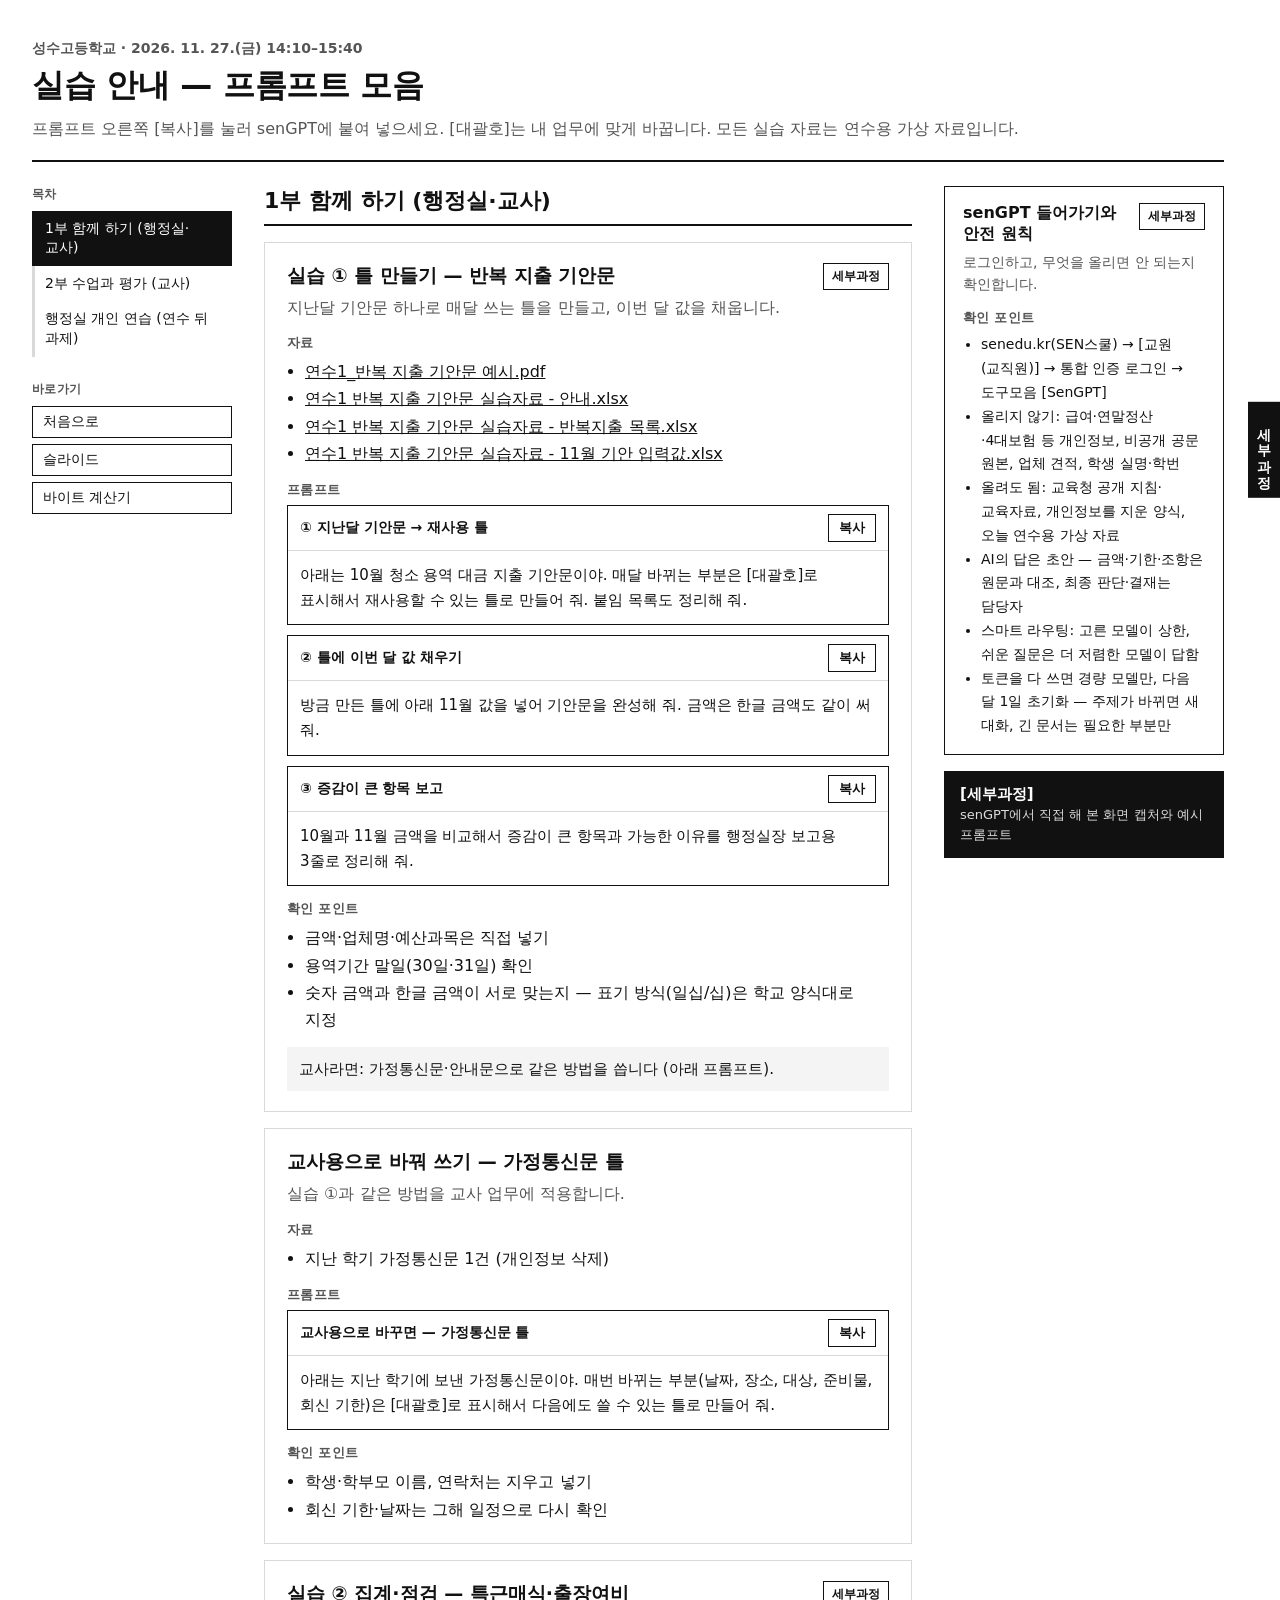
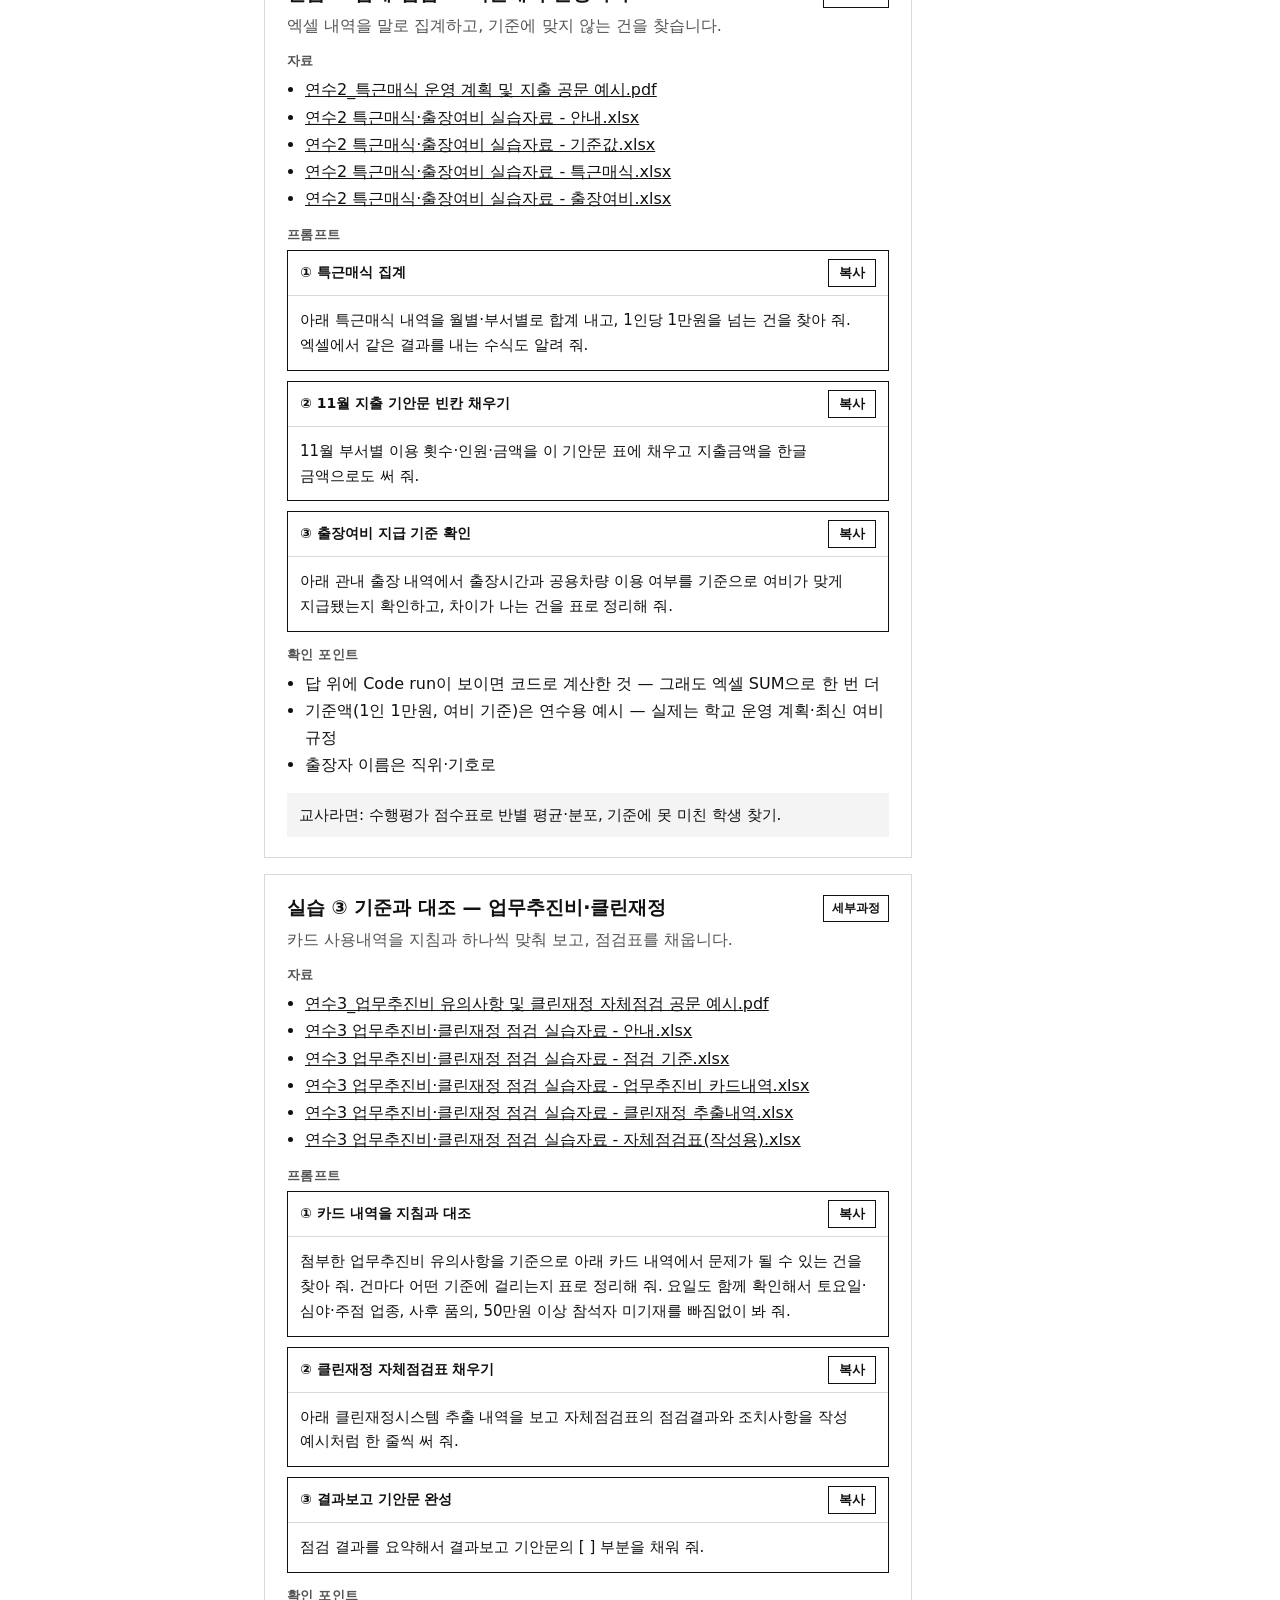
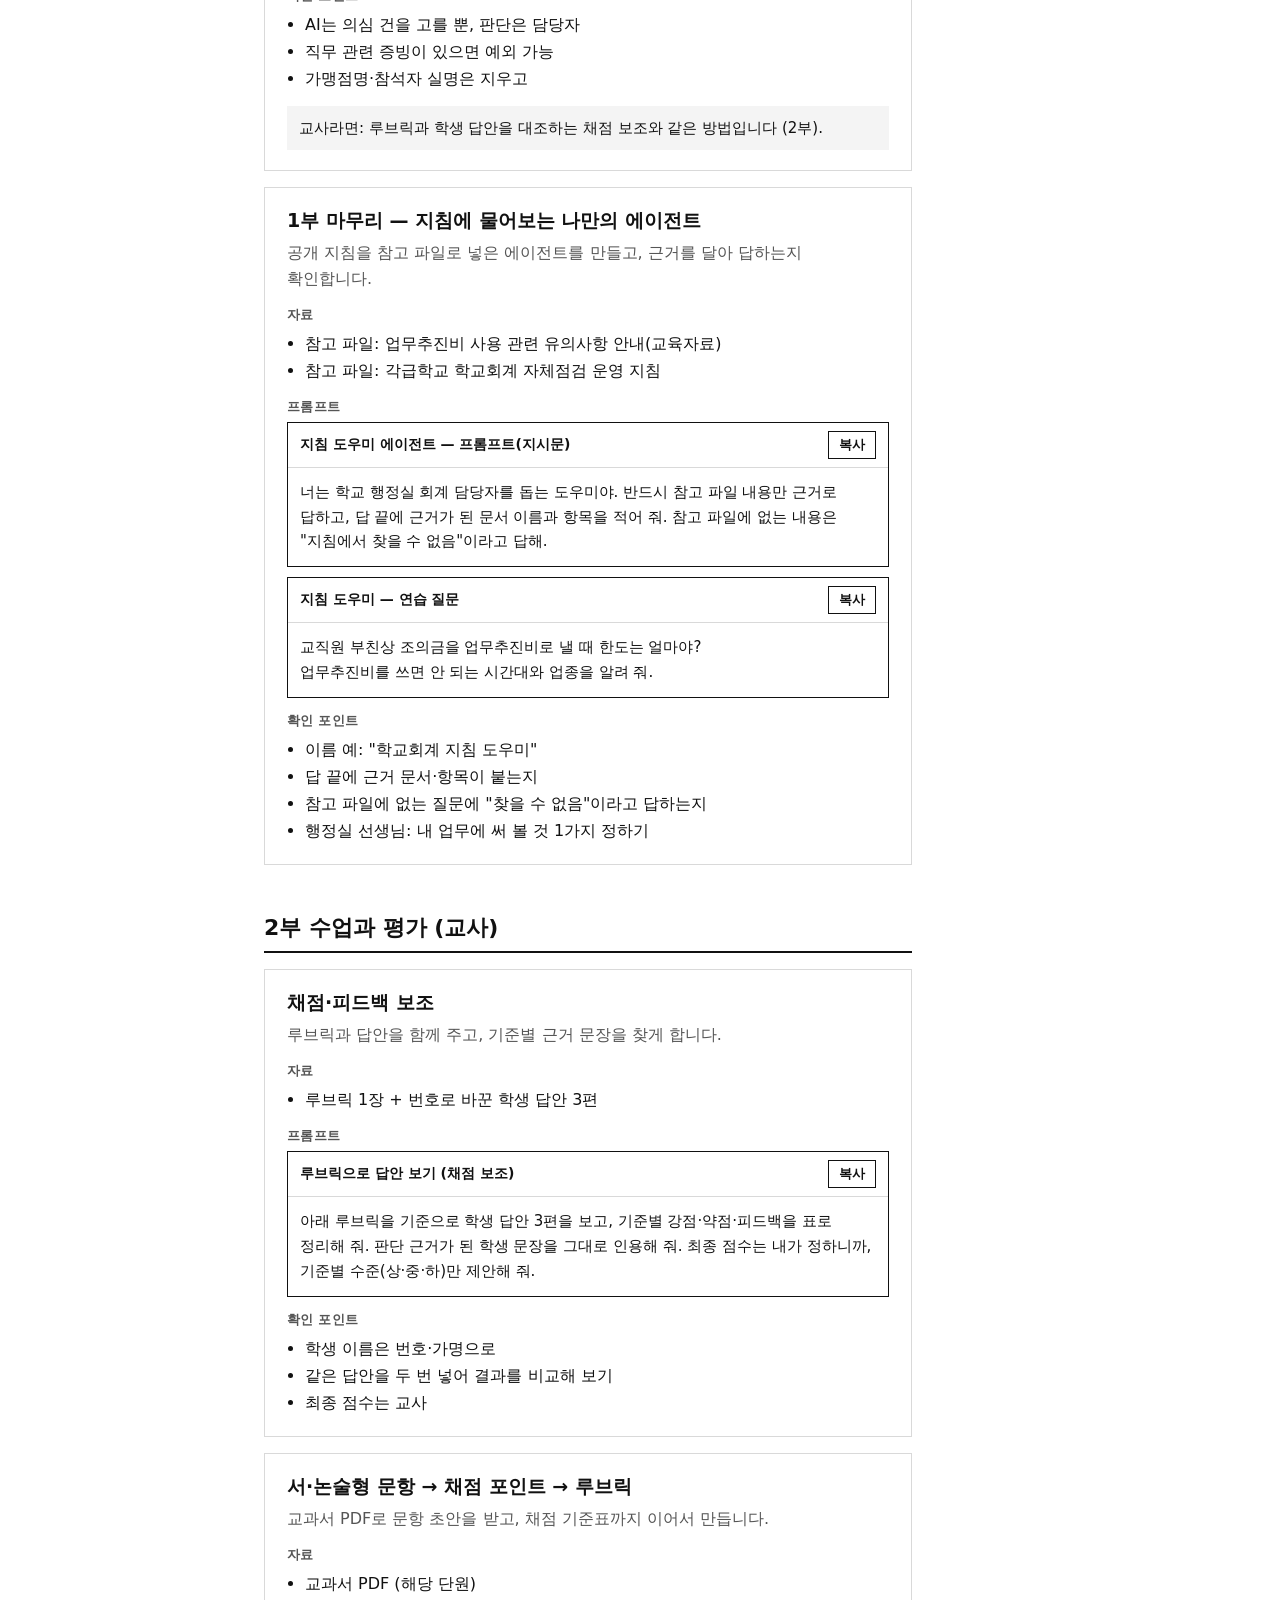
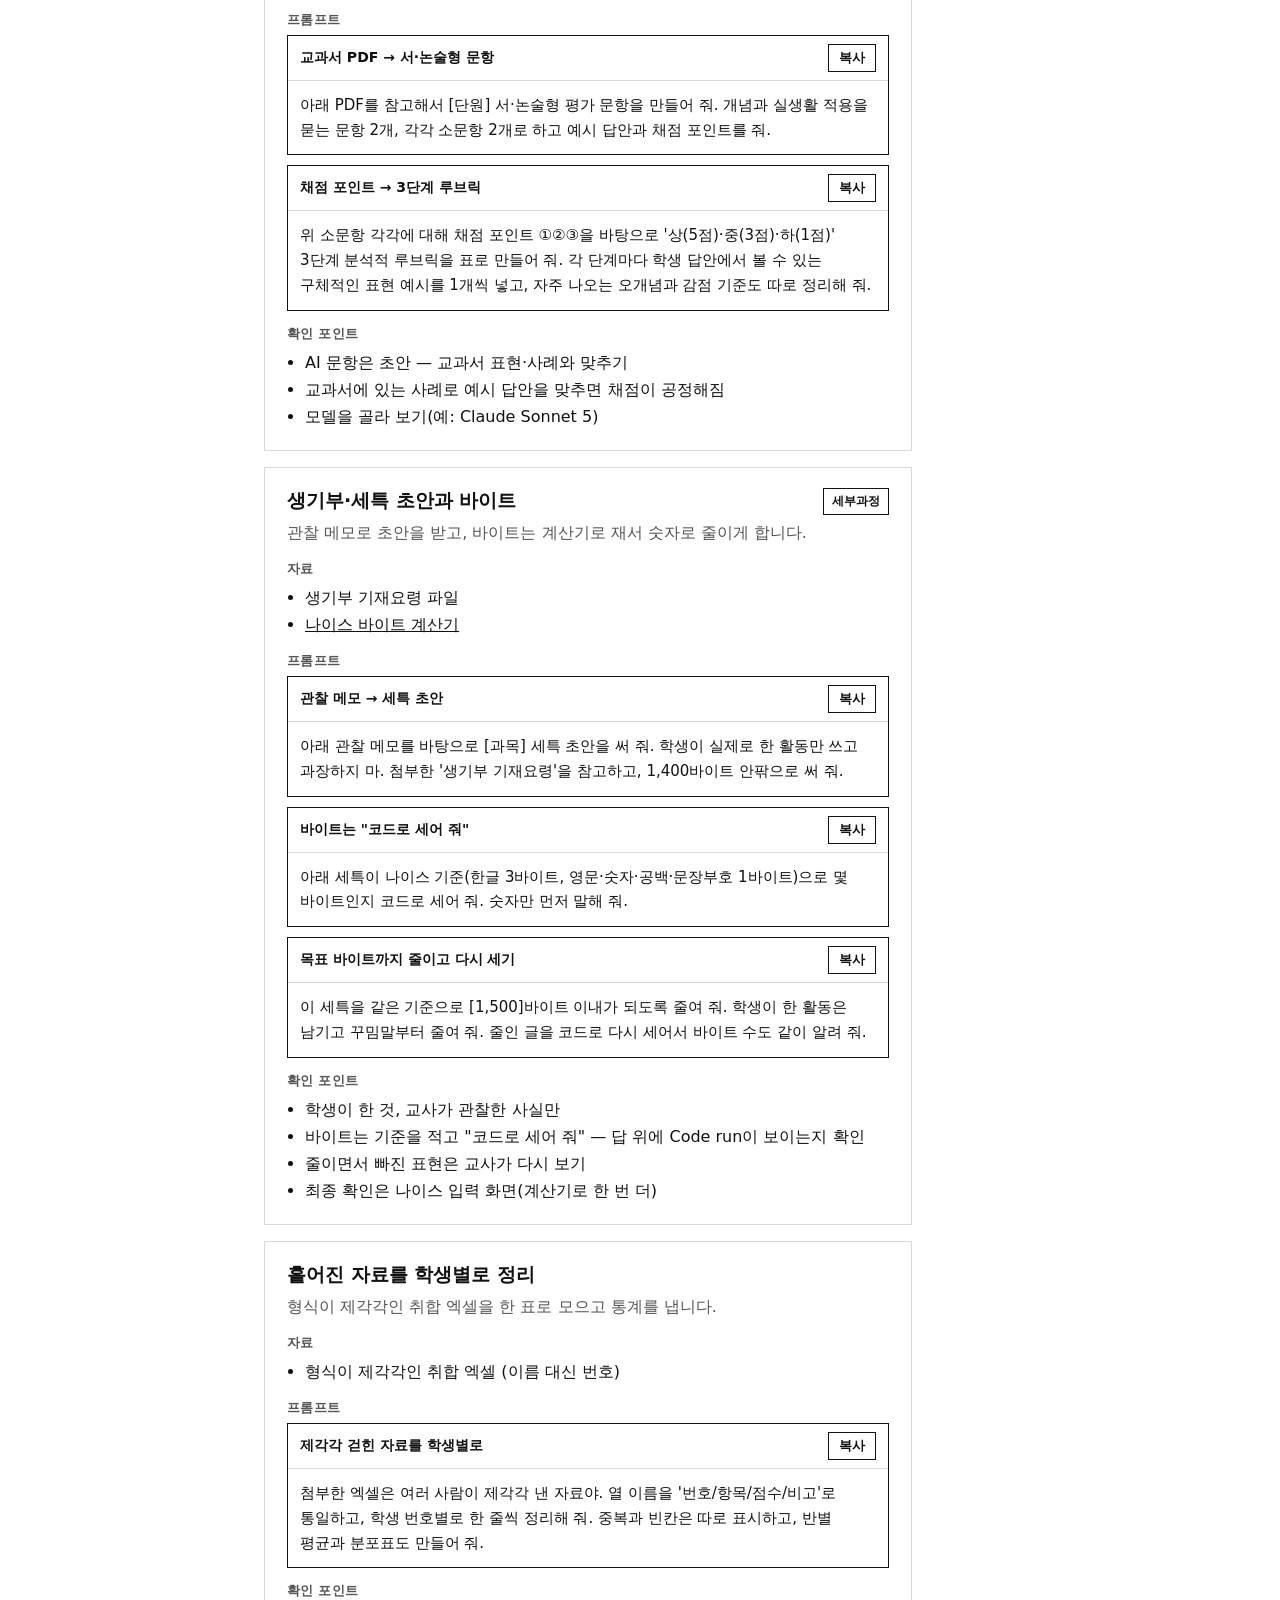
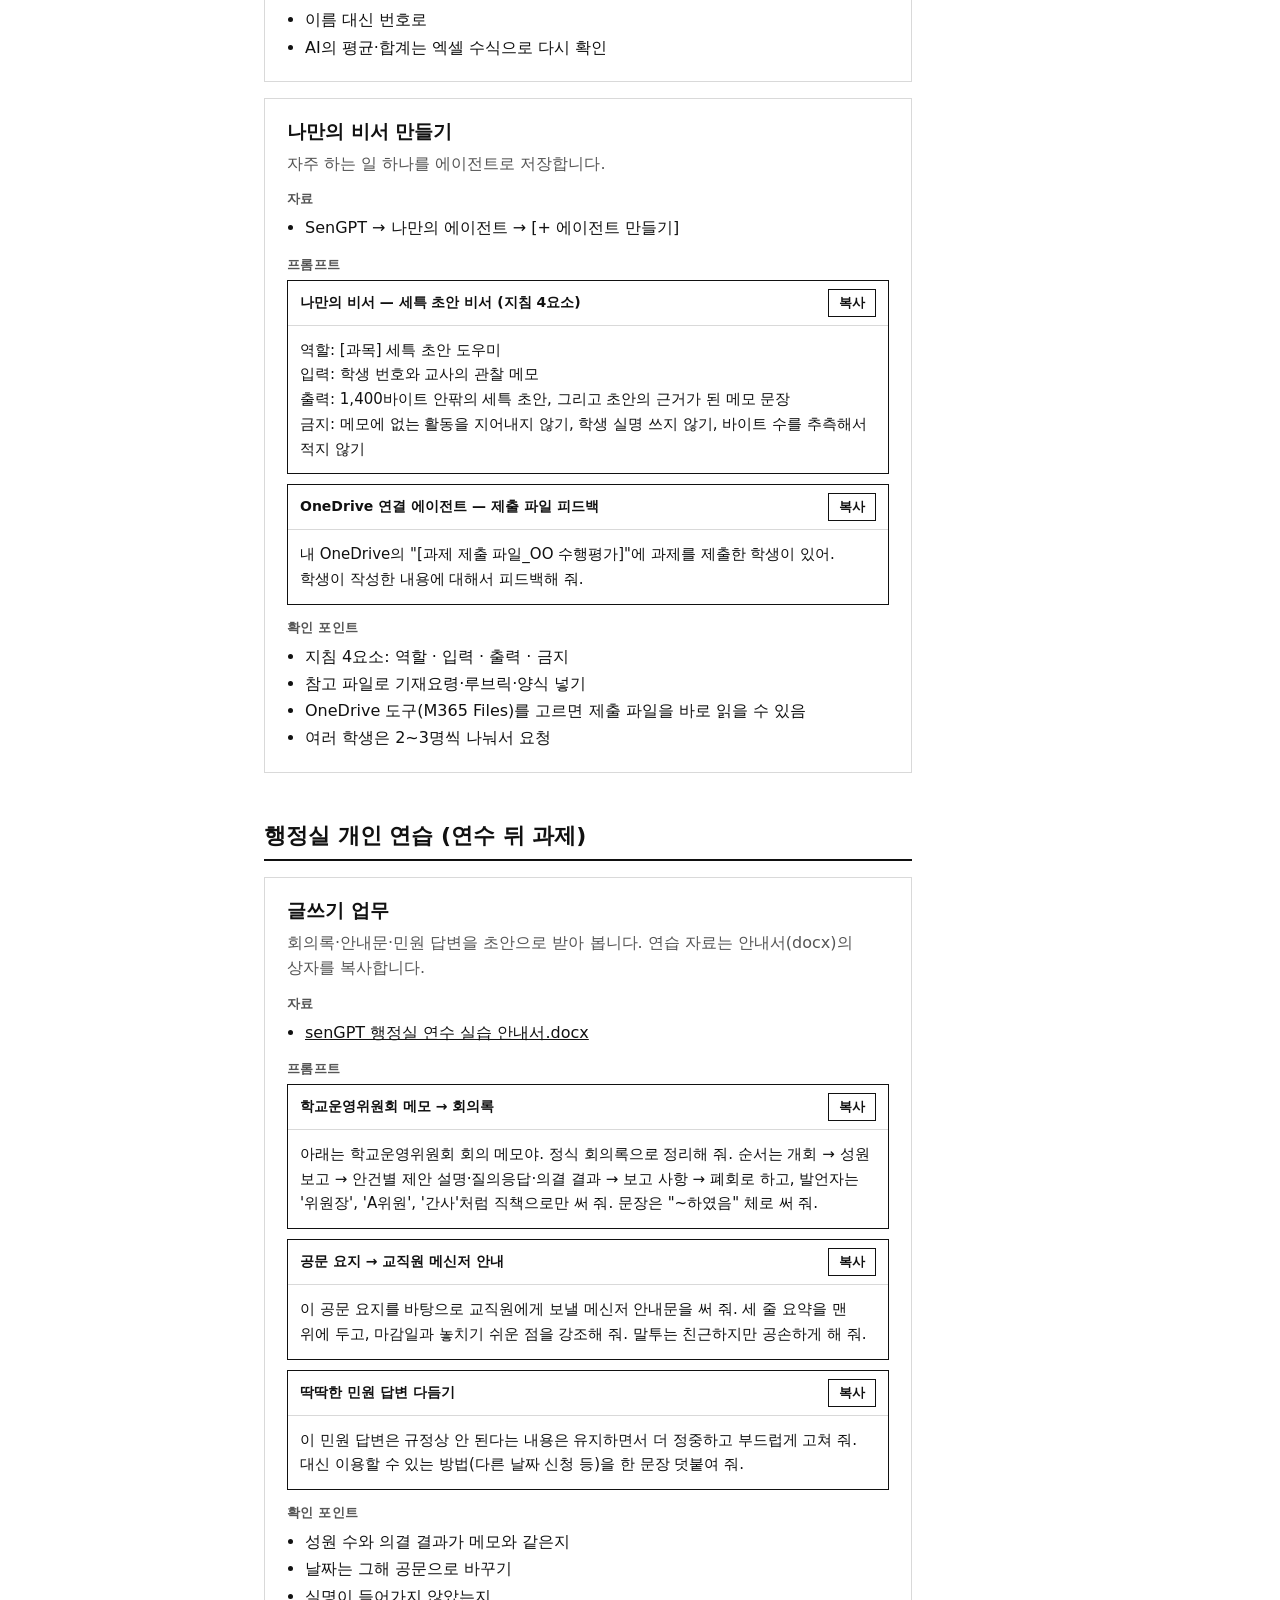
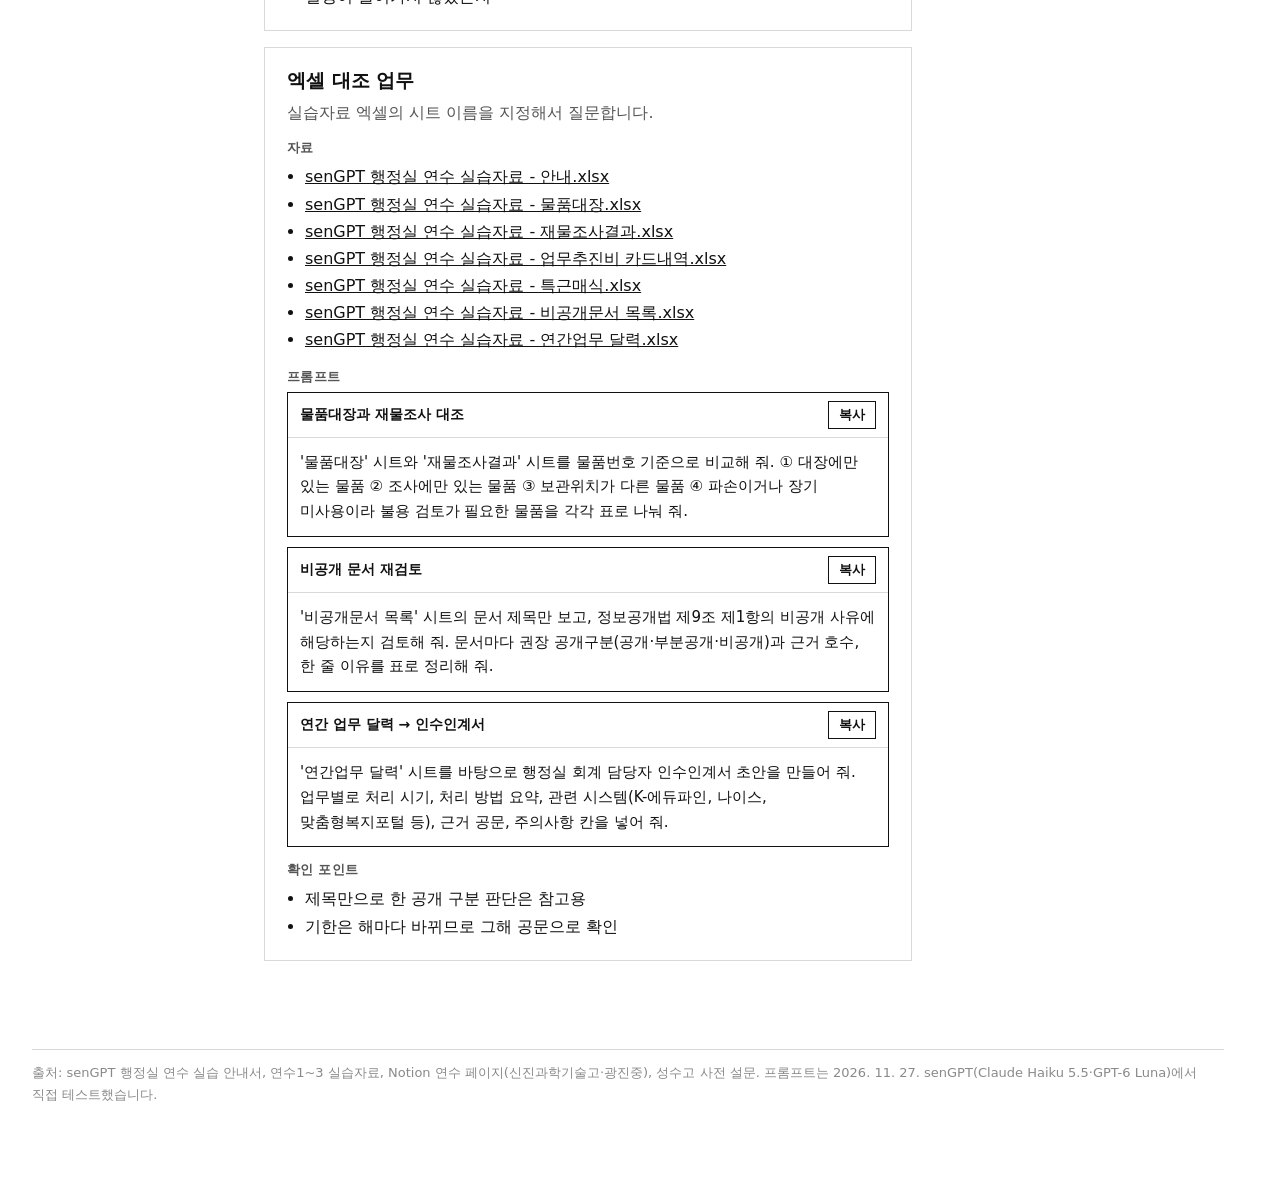
==== practice.html @ 78f3ed52 "성수고 AI 업무 효율화 연수 자료 (배포용) 실습 안내, 슬라이드, 나이스 바이트 계산기, senGPT 세부과정. 엑셀은 시트 하나짜리 파일로 나뉘어 있고, 모든 실습 데이터는 " ====
<!DOCTYPE html>
<html lang="ko">
<head>
  <meta charset="utf-8">
  <meta name="viewport" content="width=device-width, initial-scale=1">
  <title>실습 안내 — AI로 학교 업무 가볍게 (성수고등학교)</title>
  <link rel="stylesheet" href="css/base.css">
  <link rel="stylesheet" href="css/pages.css">
</head>
<body>
  <!--
    넓은 화면: [왼쪽 목차] [가운데 카드 2열] [오른쪽 안전 원칙]
    좁은 화면: 위에서 아래로 한 줄씩 쌓입니다 (css/pages.css의 .shell)
  -->
  <div class="shell">
    <header class="shell-head page-head">
      <div class="kicker">성수고등학교 · 2026. 11. 27.(금) 14:10–15:40</div>
      <h1>실습 안내 — 프롬프트 모음</h1>
      <p>프롬프트 오른쪽 [복사]를 눌러 senGPT에 붙여 넣으세요. [대괄호]는 내 업무에 맞게 바꿉니다. 모든 실습 자료는 연수용 가상 자료입니다.</p>
      
    </header>

    <!-- 왼쪽: 목차(js/practice.js가 채움)와 바로가기 -->
    <aside class="nav-col">
      <div class="sticky">
        <h4 class="col-title">목차</h4>
        <nav id="toc" aria-label="실습 목차"></nav>
        <h4 class="col-title">바로가기</h4>
        <div class="quick">
          <a href="index.html">처음으로</a>
          <a href="slides.html">슬라이드</a>
          <a href="tools/neis-byte.html">바이트 계산기</a>
        </div>
      </div>
    </aside>

    <!-- 가운데: 실습 카드 -->
    <main id="cards"></main>

    <!-- 오른쪽: 늘 보이는 안전 원칙 (data/practice.js에서 place: 'aside'인 카드) -->
    <aside class="info-col">
      <div class="sticky">
        <div id="aside"></div>
        <button type="button" class="process-cta" data-process-open="" aria-controls="process">
          <strong>[세부과정]</strong>
          <span>senGPT에서 직접 해 본 화면 캡처와 예시 프롬프트</span>
        </button>
      </div>
    </aside>

    <footer class="shell-foot page-foot">
      출처: senGPT 행정실 연수 실습 안내서, 연수1~3 실습자료, Notion 연수 페이지(신진과학기술고·광진중), 성수고 사전 설문.
      프롬프트는 2026. 11. 27. senGPT(Claude Haiku 5.5·GPT-6 Luna)에서 직접 테스트했습니다.
    </footer>
  </div>

  <!--
    [세부과정] 패널: 오른쪽 가장자리 탭(또는 카드의 [세부과정] 버튼)을 누르면 오른쪽에서 나옵니다.
    내용은 data/process.js, 여닫기는 js/practice.js가 맡습니다.
  -->
  <button type="button" class="process-tab" data-process-open="" aria-controls="process" aria-expanded="false">세부과정</button>
  <div class="process-backdrop" data-process-close hidden></div>
  <aside id="process" class="process" role="dialog" aria-modal="true" aria-labelledby="process-title" aria-hidden="true">
    <header class="process-head">
      <div>
        <div class="kicker">senGPT에서 직접 해 본 기록 · 2026. 11. 27. · Claude Haiku 5.5 / GPT-6 Luna</div>
        <h2 id="process-title">세부과정</h2>
      </div>
      <button type="button" class="process-close" data-process-close aria-label="세부과정 닫기">×</button>
    </header>
    <div class="process-tools">
      <nav id="process-toc" aria-label="세부과정 목차"></nav>
      <button type="button" class="process-expand">AI 답 모두 펼치기</button>
    </div>
    <div class="process-body" id="process-body"></div>
  </aside>

  <script src="data/prompts.js"></script>
  <script src="data/practice.js"></script>
  <script src="data/process.js"></script>
  <script src="js/practice.js"></script>
</body>
</html>
---- css/base.css ----
/*
 * base.css — 모든 페이지가 함께 쓰는 기본 스타일
 * 원칙: 흑백, 단순하게. 그라데이션·그림자·이모지 장식 없음.
 * 색은 아래 변수만 씁니다. 바꾸고 싶으면 여기만 고치세요.
 */
:root {
  --ink: #111;          /* 본문 글자 */
  --ink-2: #555;        /* 보조 글자 */
  --ink-3: #8a8a8a;     /* 흐린 글자(쪽 번호 등) */
  --line: #d9d9d9;      /* 얇은 선 */
  --line-strong: #111;  /* 굵은 선 */
  --paper: #fff;        /* 바탕 */
  --tint: #f4f4f4;      /* 아주 옅은 회색 칸 */
  --font: "Pretendard", "Apple SD Gothic Neo", "Malgun Gothic", "Noto Sans KR", system-ui, sans-serif;
  --mono: "D2Coding", "Consolas", "SFMono-Regular", monospace;
}

* { box-sizing: border-box; }

html, body {
  margin: 0;
  background: var(--paper);
  color: var(--ink);
  font-family: var(--font);
  -webkit-font-smoothing: antialiased;
  word-break: keep-all;          /* 한국어 낱말이 중간에 끊기지 않게 */
  overflow-wrap: break-word;
}

a { color: inherit; }

strong { font-weight: 700; }

/* 복사 버튼: 슬라이드와 실습 페이지가 함께 씀 */
.copy-btn {
  font: inherit;
  font-size: 13px;
  border: 1px solid var(--line-strong);
  background: var(--paper);
  color: var(--ink);
  padding: 4px 10px;
  cursor: pointer;
}
.copy-btn:hover { background: var(--ink); color: var(--paper); }
.copy-btn.done { background: var(--ink); color: var(--paper); }
---- css/pages.css ----
/*
 * pages.css — 실습 안내 페이지와 바이트 계산기가 함께 쓰는 스타일
 * 읽기 편한 한 단 문서. 흑백, 얇은 선, 장식 없음.
 */
.page { max-width: 880px; margin: 0 auto; padding: 48px 24px 96px; }

.page-head { border-bottom: 2px solid var(--line-strong); padding-bottom: 18px; margin-bottom: 24px; }
.page-head .kicker { font-size: 14px; color: var(--ink-2); font-weight: 600; }
.page-head h1 { font-size: 32px; margin: 6px 0 8px; letter-spacing: -0.01em; }
.page-head p { margin: 0; color: var(--ink-2); line-height: 1.6; }
.instructor-flag { display: none; margin-top: 10px; font-size: 13px; border: 1px solid var(--ink); padding: 4px 8px; width: fit-content; }
body.instructor .instructor-flag { display: block; }
.sr { position: absolute; width: 1px; height: 1px; overflow: hidden; clip: rect(0 0 0 0); }

/* 목차 */
#toc { display: flex; flex-wrap: wrap; gap: 8px; margin-bottom: 32px; }
#toc a { text-decoration: none; font-size: 14px; border: 1px solid var(--line-strong); padding: 6px 12px; }
#toc a:hover { background: var(--ink); color: var(--paper); }

/* 구역과 카드 */
.part { margin-bottom: 48px; }
.part h2 { font-size: 22px; margin: 0 0 16px; padding-bottom: 8px; border-bottom: 2px solid var(--line-strong); }
.card { border: 1px solid var(--line); padding: 20px 22px; margin-bottom: 16px; }
.card h3 { font-size: 19px; margin: 0 0 6px; }
.goal { margin: 0 0 14px; color: var(--ink-2); line-height: 1.6; }
.block { margin-top: 14px; }
.block h4, .overflow h4, .ask h4 { font-size: 13px; color: var(--ink-2); margin: 0 0 6px; font-weight: 700; letter-spacing: 0.02em; }
.files, .checks { margin: 0; padding-left: 18px; line-height: 1.7; }
.prompt { border: 1px solid var(--line-strong); margin-bottom: 10px; }
.prompt-head { display: flex; justify-content: space-between; align-items: center; padding: 8px 12px; border-bottom: 1px solid var(--line); font-size: 14px; font-weight: 600; }
.prompt pre { margin: 0; padding: 12px; font-family: var(--font); font-size: 15px; line-height: 1.65; white-space: pre-wrap; }
.swap { margin: 14px 0 0; background: var(--tint); padding: 10px 12px; line-height: 1.6; font-size: 15px; }
.answer { margin-top: 14px; border-left: 4px solid var(--ink); padding: 4px 0 4px 12px; }
.answer p { margin: 0; line-height: 1.7; font-size: 15px; }

.page-foot { margin-top: 40px; font-size: 13px; color: var(--ink-3); border-top: 1px solid var(--line); padding-top: 12px; line-height: 1.7; }

/* ── 바이트 계산기 ── */
.tool-grid { display: grid; grid-template-columns: 1fr 260px; gap: 24px; }
.tool-grid textarea { width: 100%; min-height: 320px; font: inherit; font-size: 16px; line-height: 1.7; padding: 12px; border: 1px solid var(--line-strong); resize: vertical; }
.panel { border: 1px solid var(--line-strong); padding: 16px; align-self: start; }
.panel label { display: block; font-size: 13px; color: var(--ink-2); margin: 14px 0 4px; }
.panel input, .panel select { width: 100%; font: inherit; padding: 6px 8px; border: 1px solid var(--line-strong); background: var(--paper); }
.big { font-size: 44px; font-weight: 800; line-height: 1.1; font-variant-numeric: tabular-nums; }
.row { display: flex; justify-content: space-between; padding: 6px 0; border-bottom: 1px solid var(--line); font-variant-numeric: tabular-nums; }
.status { margin-top: 12px; padding: 8px 10px; font-weight: 700; border: 2px solid var(--ink); text-align: center; }
.status.over { background: var(--ink); color: var(--paper); }
.overflow { margin-top: 16px; }
.overflow pre { white-space: pre-wrap; font-family: var(--font); line-height: 1.7; margin: 0; padding: 12px; border: 1px dashed var(--line-strong); }
.overflow mark { background: var(--ink); color: var(--paper); }
.ask { margin-top: 16px; }
.ask pre { white-space: pre-wrap; font-family: var(--font); line-height: 1.6; margin: 0 0 8px; padding: 12px; background: var(--tint); min-height: 1.6em; }

@media (max-width: 720px) { .tool-grid { grid-template-columns: 1fr; } }

/* ── 실습 안내: 넓은 화면 3단 레이아웃 ──────────────────────────
   [왼쪽 목차 200px] [가운데 카드 2열] [오른쪽 안전 원칙 280px]
   왼쪽·오른쪽 칸은 스크롤해도 따라다닙니다(sticky).               */
.shell {
  max-width: 1480px; margin: 0 auto; padding: 40px 32px 80px;
  display: grid;
  grid-template-columns: 200px minmax(0, 1fr) 280px;
  grid-template-areas: "head head head" "nav main info" "foot foot foot";
  column-gap: 32px;
}
.shell-head { grid-area: head; }
.nav-col { grid-area: nav; }
#cards { grid-area: main; min-width: 0; }
.info-col { grid-area: info; }
.shell-foot { grid-area: foot; }
.sticky { position: sticky; top: 24px; max-height: calc(100vh - 48px); overflow: auto; }

.col-title { font-size: 12px; color: var(--ink-2); font-weight: 700; letter-spacing: 0.04em; margin: 0 0 8px; }
.nav-col #toc { flex-direction: column; flex-wrap: nowrap; gap: 0; margin-bottom: 24px; }
.nav-col #toc a { border: 0; border-left: 3px solid var(--line); padding: 8px 10px; line-height: 1.4; }
.nav-col #toc a.active { border-left-color: var(--ink); background: var(--ink); color: var(--paper); }
.quick { display: flex; flex-direction: column; gap: 6px; }
.quick a { font-size: 14px; text-decoration: none; border: 1px solid var(--line-strong); padding: 6px 10px; }
.quick a:hover { background: var(--ink); color: var(--paper); }

/* 구역 안의 카드는 2열 격자 (칸이 좁으면 1열) */
.part .cards { display: grid; grid-template-columns: repeat(auto-fill, minmax(380px, 1fr)); gap: 16px; align-items: start; }
.part .cards .card { margin-bottom: 0; }
.part { scroll-margin-top: 16px; }

/* 오른쪽 칸 카드는 조금 작게 */
.info-col .card { padding: 16px 18px; border-color: var(--line-strong); }
.info-col .card h3 { font-size: 16px; }
.info-col .goal, .info-col .checks { font-size: 14px; }

/* 시작 페이지(배포용 index.html) 바로가기 */
.hub { display: grid; gap: 12px; margin-top: 8px; grid-template-columns: repeat(auto-fit, minmax(300px, 1fr)); }
.hub a { display: block; text-decoration: none; border: 2px solid var(--line-strong); padding: 18px 20px; }
.hub a:hover { background: var(--ink); color: var(--paper); }
.hub strong { display: block; font-size: 20px; margin-bottom: 4px; }
.hub span { font-size: 15px; opacity: 0.8; }

/* 중간 화면: 오른쪽 칸을 제목 아래로 */
@media (max-width: 1180px) {
  .shell { grid-template-columns: 180px minmax(0, 1fr); grid-template-areas: "head head" "info info" "nav main" "foot foot"; }
  .info-col .sticky { position: static; max-height: none; }
  .info-col { margin-bottom: 24px; }
}
/* 좁은 화면: 한 줄로 쌓기, 목차는 가로 버튼 */
@media (max-width: 760px) {
  .shell { grid-template-columns: 1fr; grid-template-areas: "head" "info" "nav" "main" "foot"; padding: 32px 16px 64px; }
  .sticky { position: static; max-height: none; }
  .nav-col #toc { flex-direction: row; flex-wrap: wrap; gap: 8px; }
  .nav-col #toc a { border: 1px solid var(--line-strong); }
  .part .cards { grid-template-columns: 1fr; }
}

/* ── 카드 머리: 제목 + [세부과정] 버튼 ── */
.card-head { display: flex; justify-content: space-between; align-items: flex-start; gap: 10px; }
.card-head h3 { margin-top: 0; }
.proc-btn { flex: none; font: 700 12px var(--font); border: 1px solid var(--ink); background: var(--paper); color: var(--ink); padding: 4px 8px; cursor: pointer; }
.proc-btn:hover, .proc-btn:focus-visible { background: var(--ink); color: var(--paper); }
.process-cta { display: block; width: 100%; margin-top: 12px; text-align: left; cursor: pointer; font: inherit;
  border: 2px solid var(--ink); background: var(--ink); color: var(--paper); padding: 12px 14px; }
.process-cta strong { display: block; font-size: 15px; }
.process-cta span { font-size: 13px; opacity: 0.85; }
.process-cta:hover { background: var(--paper); color: var(--ink); }

/* ── [세부과정] 오른쪽에서 나오는 패널 ──────────────────────────
   닫혀 있을 때는 화면 오른쪽 밖에 숨어 있고, 열리면 미끄러져 나옵니다. */
.process-tab {
  position: fixed; right: 0; top: 50%; transform: translateY(-50%); z-index: 40;
  writing-mode: vertical-rl; letter-spacing: 0.15em;
  font: 700 14px var(--font); padding: 16px 7px;
  background: var(--ink); color: var(--paper); border: 0; cursor: pointer;
}
.process-tab:hover { padding-right: 11px; }
.process-backdrop { position: fixed; inset: 0; background: rgba(0, 0, 0, 0.35); z-index: 50; }
.process {
  position: fixed; top: 0; right: 0; z-index: 60;
  width: min(580px, 94vw); height: 100vh; height: 100dvh;
  display: flex; flex-direction: column;
  background: var(--paper); border-left: 2px solid var(--ink);
  transform: translateX(100%); visibility: hidden;
  transition: transform 0.25s ease, visibility 0s linear 0.25s;
}
.process.open { transform: none; visibility: visible; transition: transform 0.25s ease; }
body.process-open { overflow: hidden; }
.process-head { display: flex; justify-content: space-between; align-items: flex-start; gap: 12px; padding: 20px 24px 12px; border-bottom: 1px solid var(--line); }
.process-head .kicker { font-size: 12px; color: var(--ink-2); }
.process-head h2 { margin: 4px 0 0; font-size: 24px; }
.process-close { flex: none; width: 36px; height: 36px; font-size: 22px; line-height: 1; border: 1px solid var(--line-strong); background: var(--paper); cursor: pointer; }
.process-close:hover { background: var(--ink); color: var(--paper); }
.process-tools { display: flex; flex-wrap: wrap; align-items: center; gap: 6px; padding: 10px 24px; border-bottom: 1px solid var(--line); }
#process-toc { display: flex; flex-wrap: wrap; gap: 6px; }
#process-toc button, .process-expand { font: 13px var(--font); border: 1px solid var(--line-strong); background: var(--paper); color: var(--ink); padding: 4px 8px; cursor: pointer; }
#process-toc button:hover { background: var(--ink); color: var(--paper); }
.process-expand { margin-left: auto; background: var(--tint); font-weight: 700; }
.process-body { flex: 1; overflow: auto; overscroll-behavior: contain; padding: 0 24px 64px; }
.proc { padding: 22px 0; border-bottom: 1px solid var(--line); }
.proc h3 { margin: 0 0 2px; font-size: 19px; }
.proc-meta { margin: 0 0 8px; font-size: 13px; color: var(--ink-2); }
.proc-intro { margin: 0 0 12px; }
.steps { margin: 0; padding-left: 22px; display: grid; gap: 16px; }
.step p { margin: 0 0 8px; line-height: 1.65; }
.step .prompt { margin: 8px 0; }
.paste { font-size: 13px; color: var(--ink-2); }
.shot { margin: 8px 0 0; }
.shot img { display: block; width: 100%; height: auto; border: 1px solid var(--line-strong); }
.shot figcaption { margin-top: 4px; font-size: 12px; color: var(--ink-3); }
.note { margin-top: 10px !important; padding: 8px 12px; font-size: 14px; border-left: 3px solid var(--ink); background: var(--tint); }
.spoiler > summary { list-style: none; cursor: pointer; font-weight: 700; padding: 8px 12px; border: 1px dashed var(--line-strong); }
.spoiler > summary::-webkit-details-marker { display: none; }
.spoiler > summary::before { content: '▸ '; }
.spoiler[open] > summary::before { content: '▾ '; }
.spoiler[open] > summary { margin-bottom: 10px; }
.spoiler > summary span { font-weight: 400; font-size: 13px; color: var(--ink-2); }
@media (prefers-reduced-motion: reduce) { .process, .process.open { transition: none; } }
/* 가장 넓은 화면: 오른쪽 탭과 안전 원칙 칸이 겹치지 않게 여백 */
@media (min-width: 1181px) { .shell { padding-right: 56px; } }

@media print {
  .process, .process-tab, .process-backdrop, .proc-btn, .process-cta { display: none !important; }
  #toc, .copy-btn, .nav-col, .info-col { display: none; }
  .shell { display: block; }
  .card { break-inside: avoid; }
}
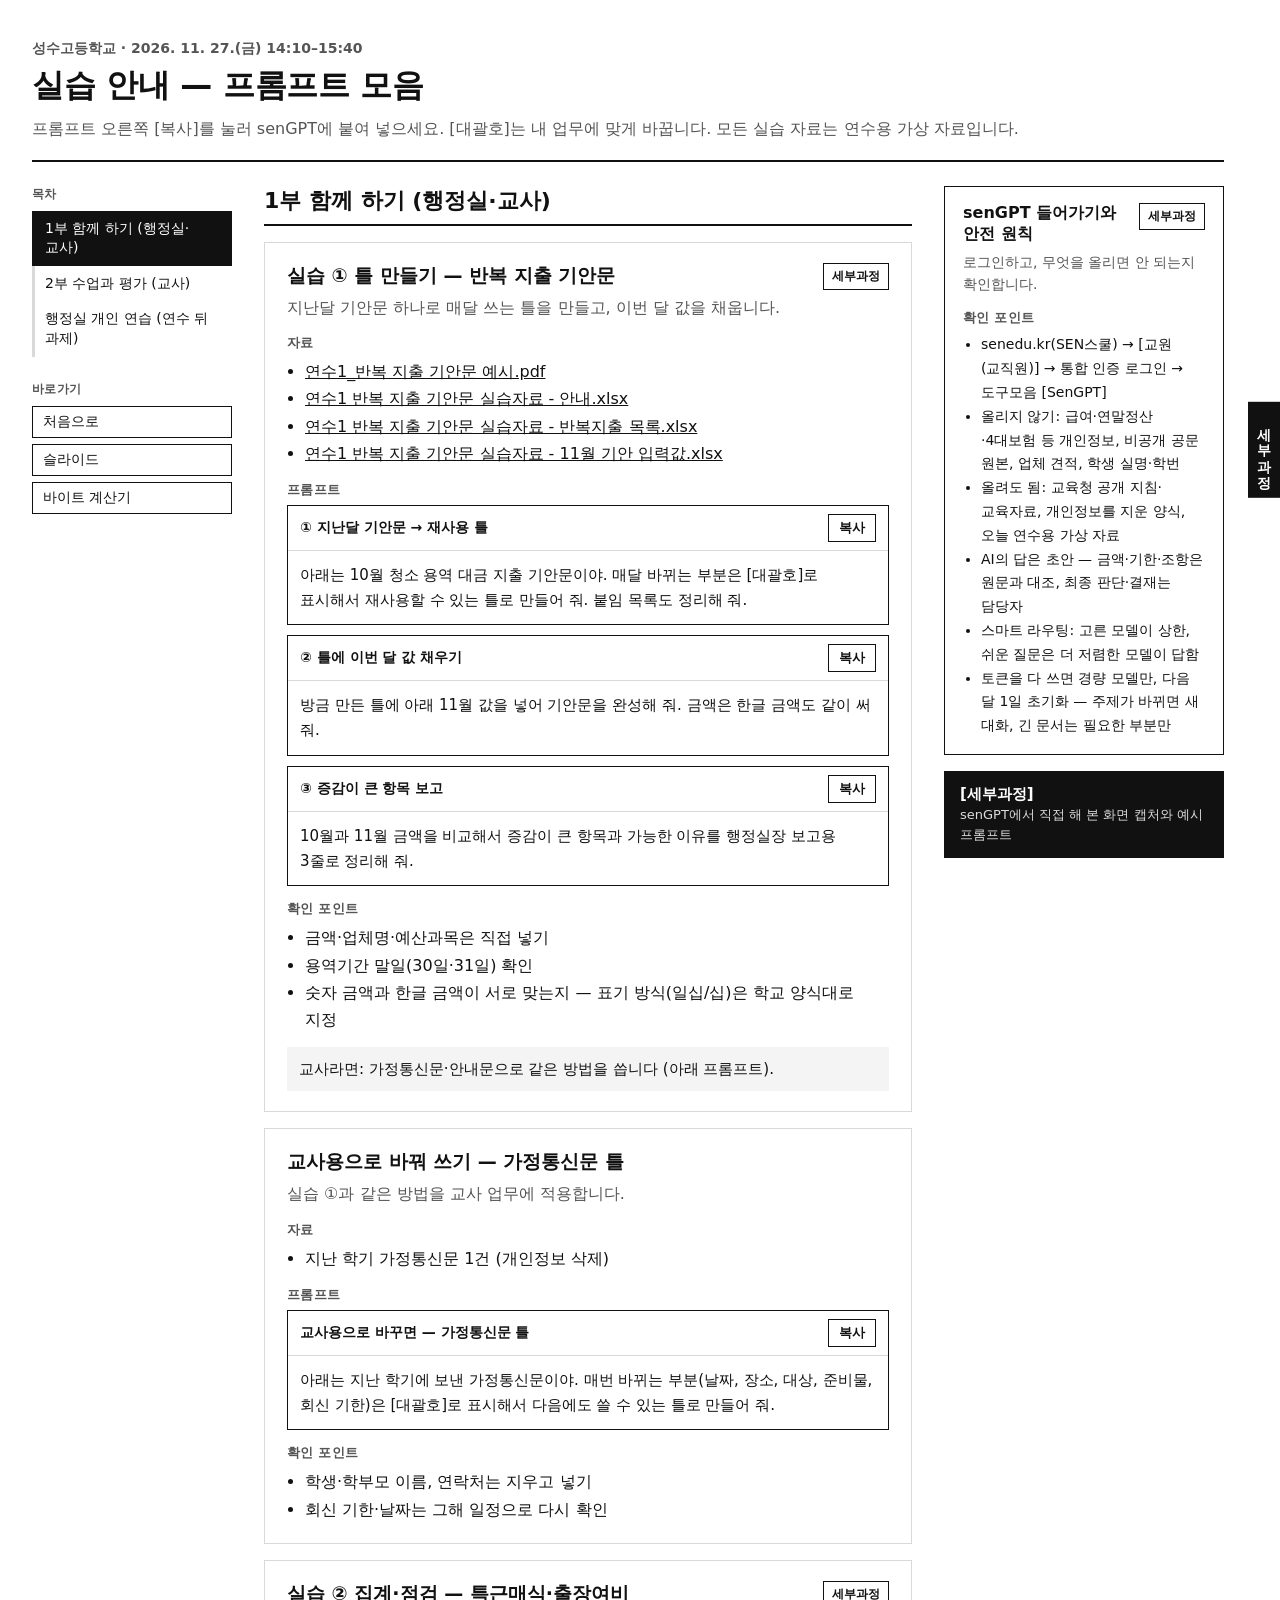
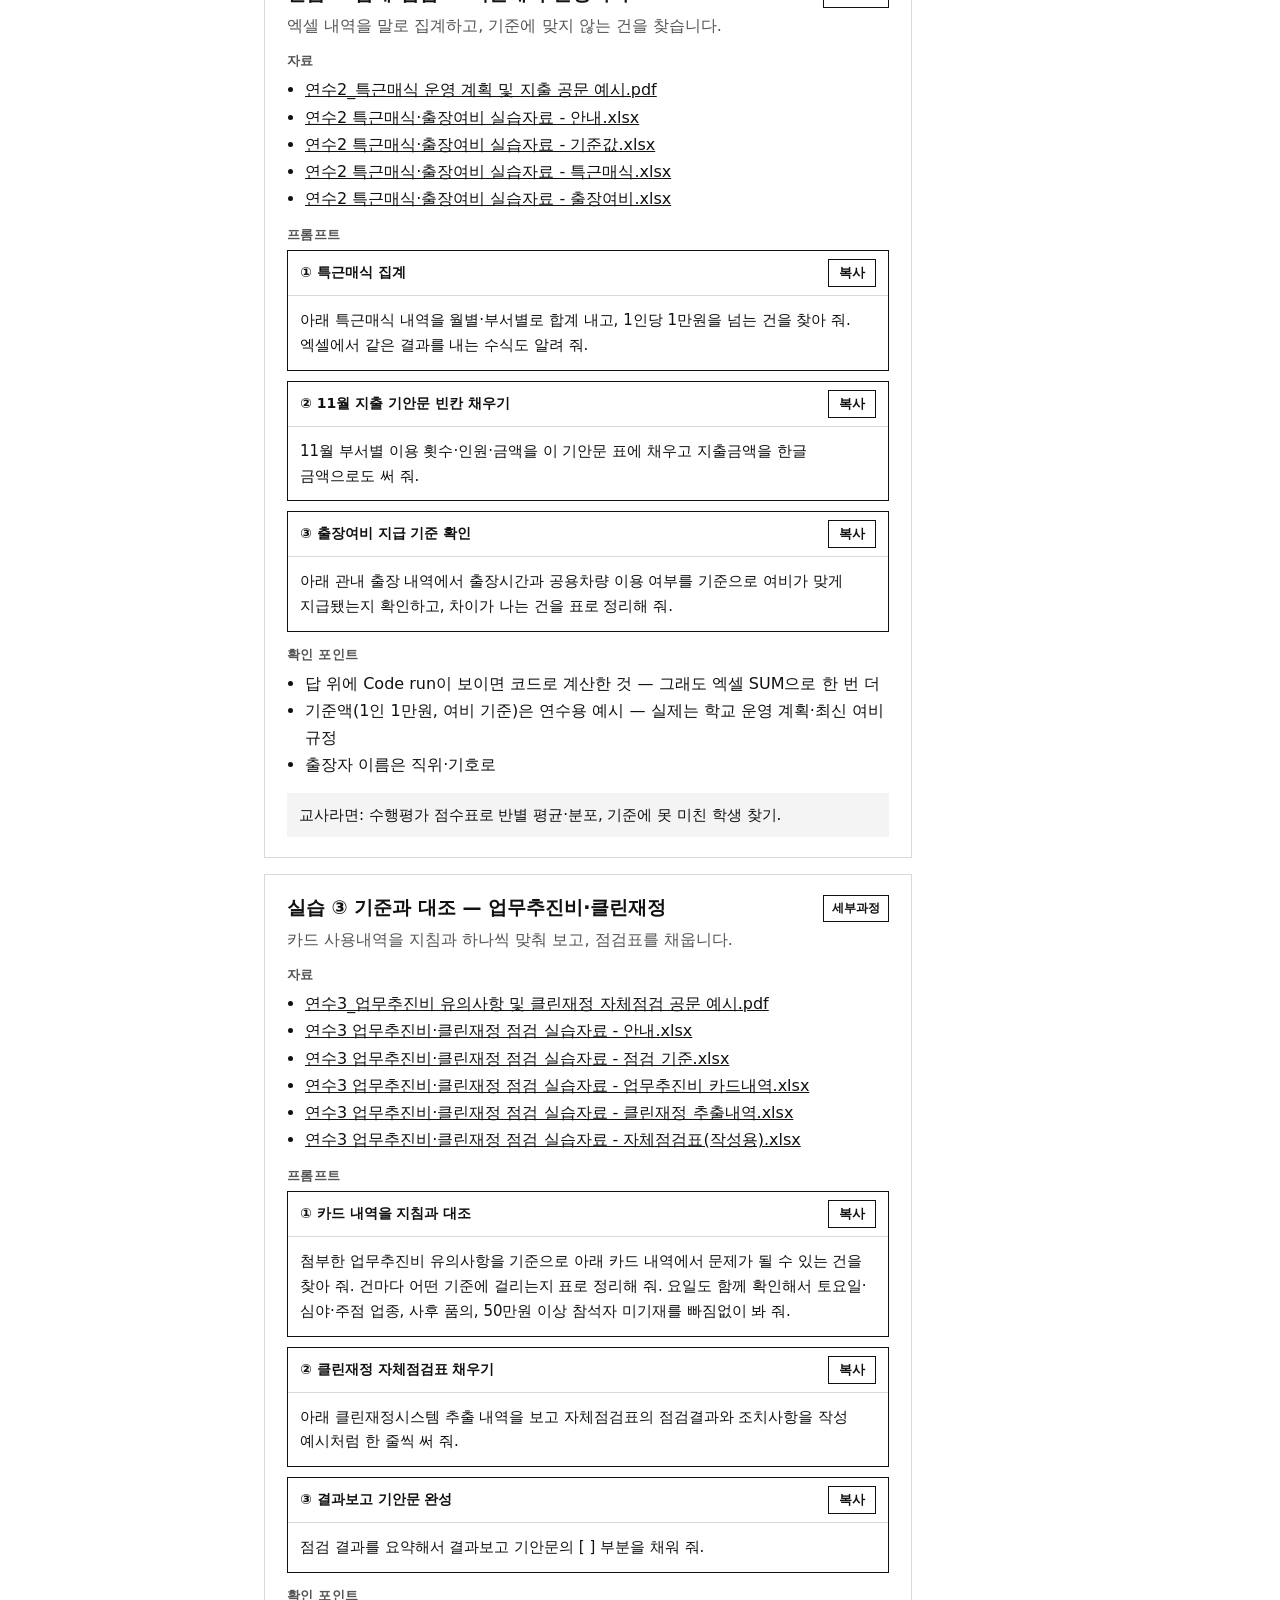
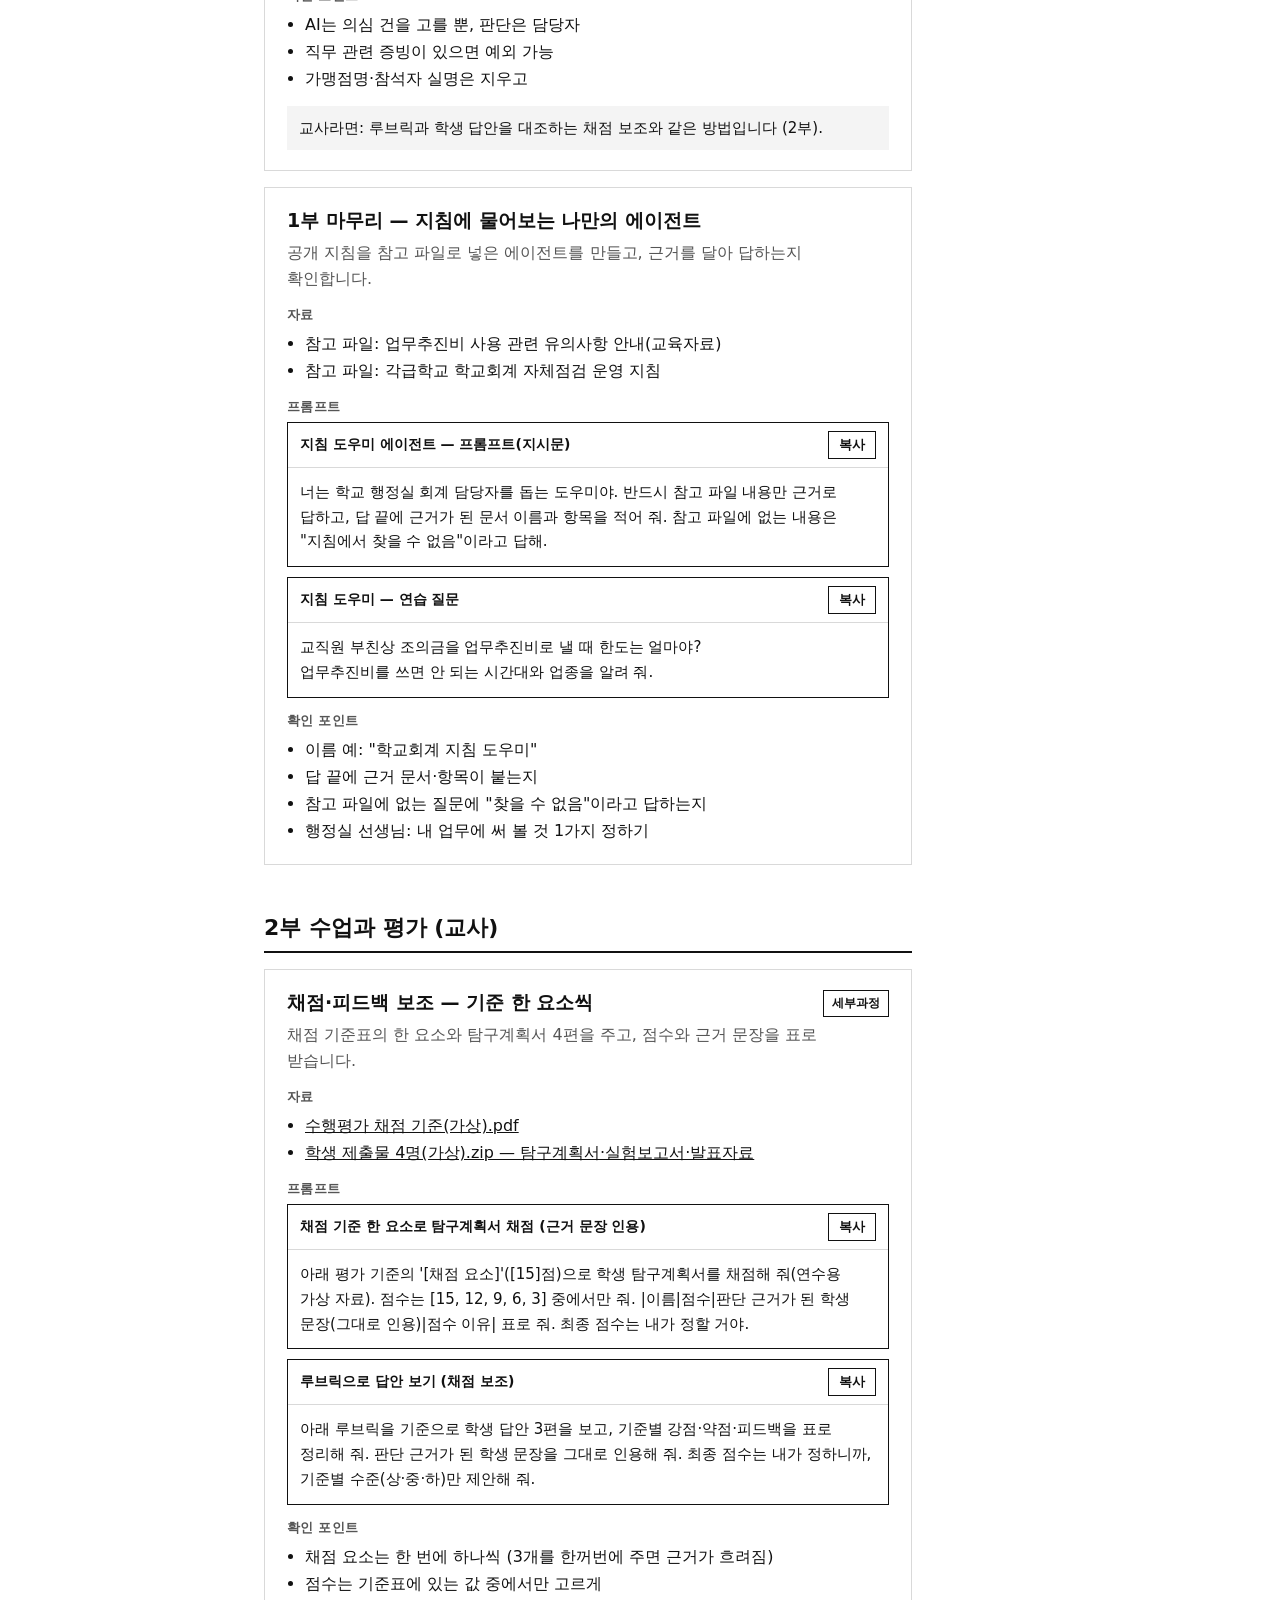
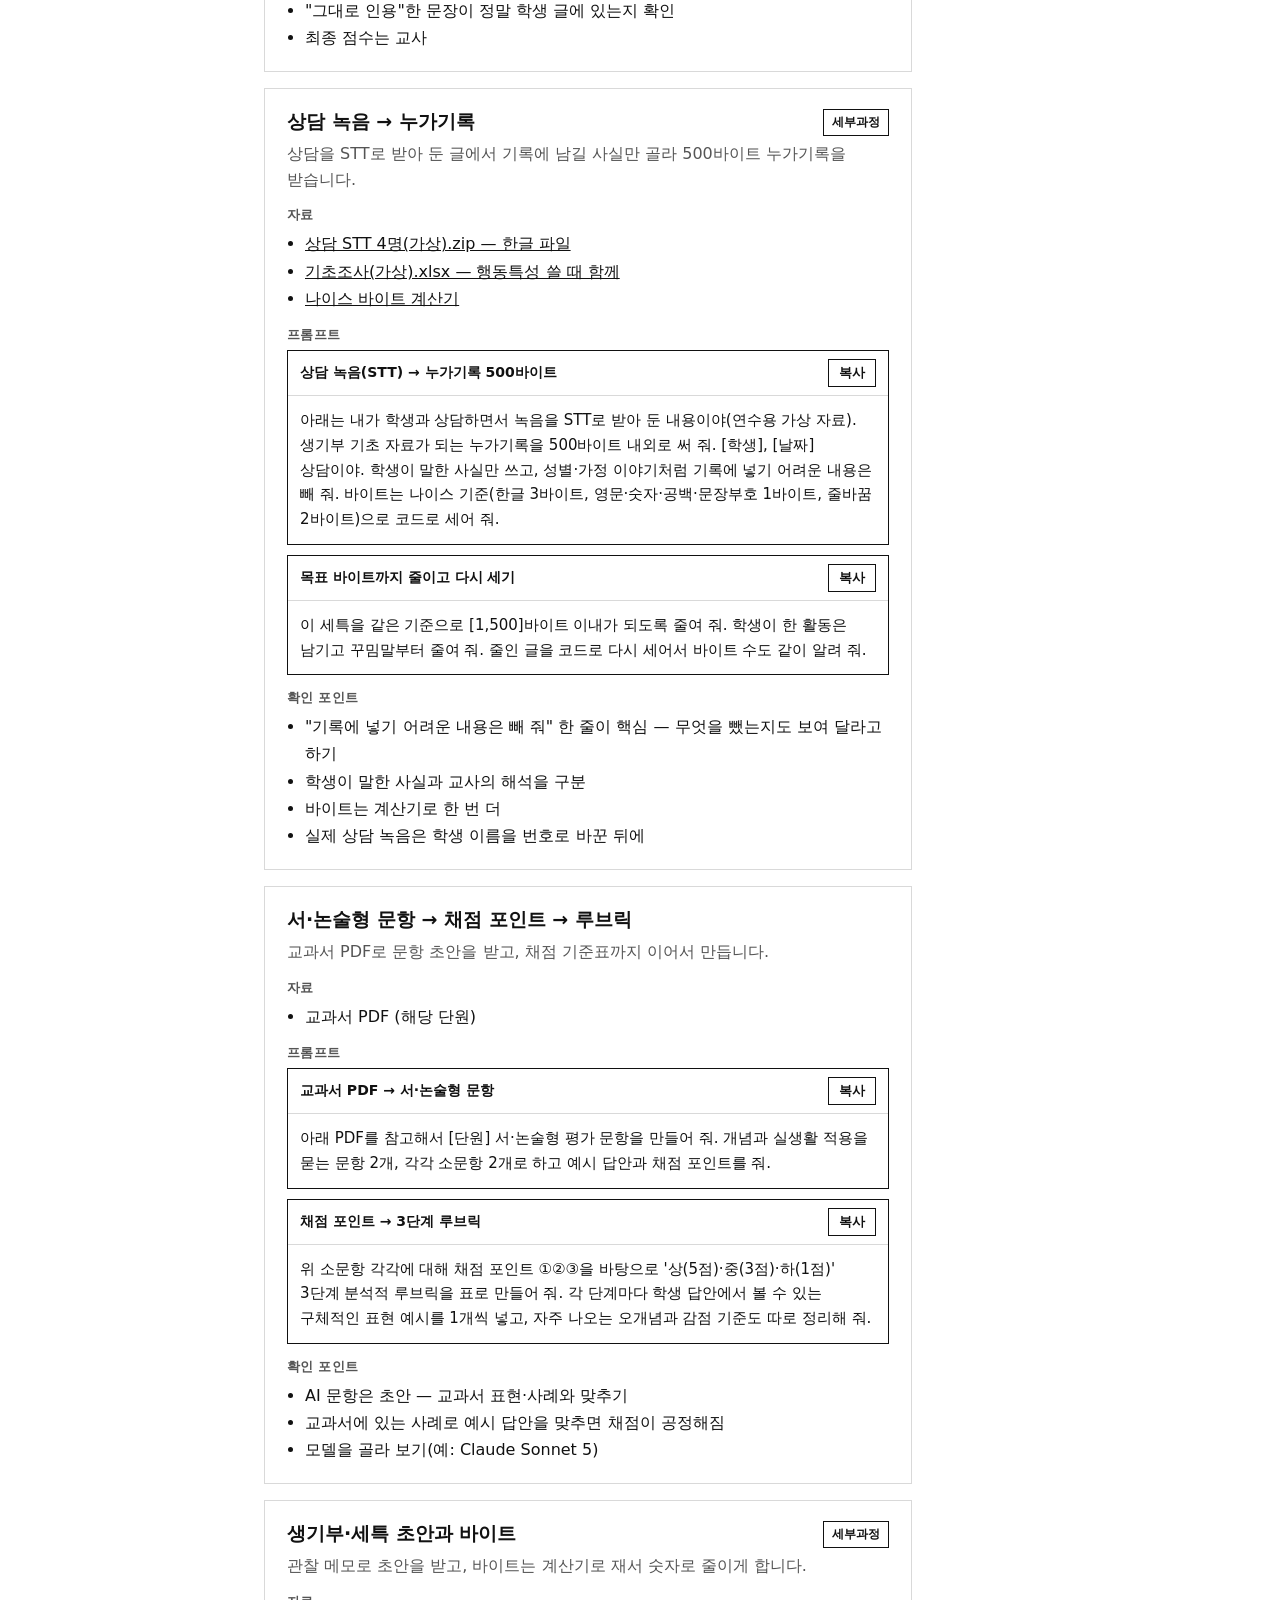
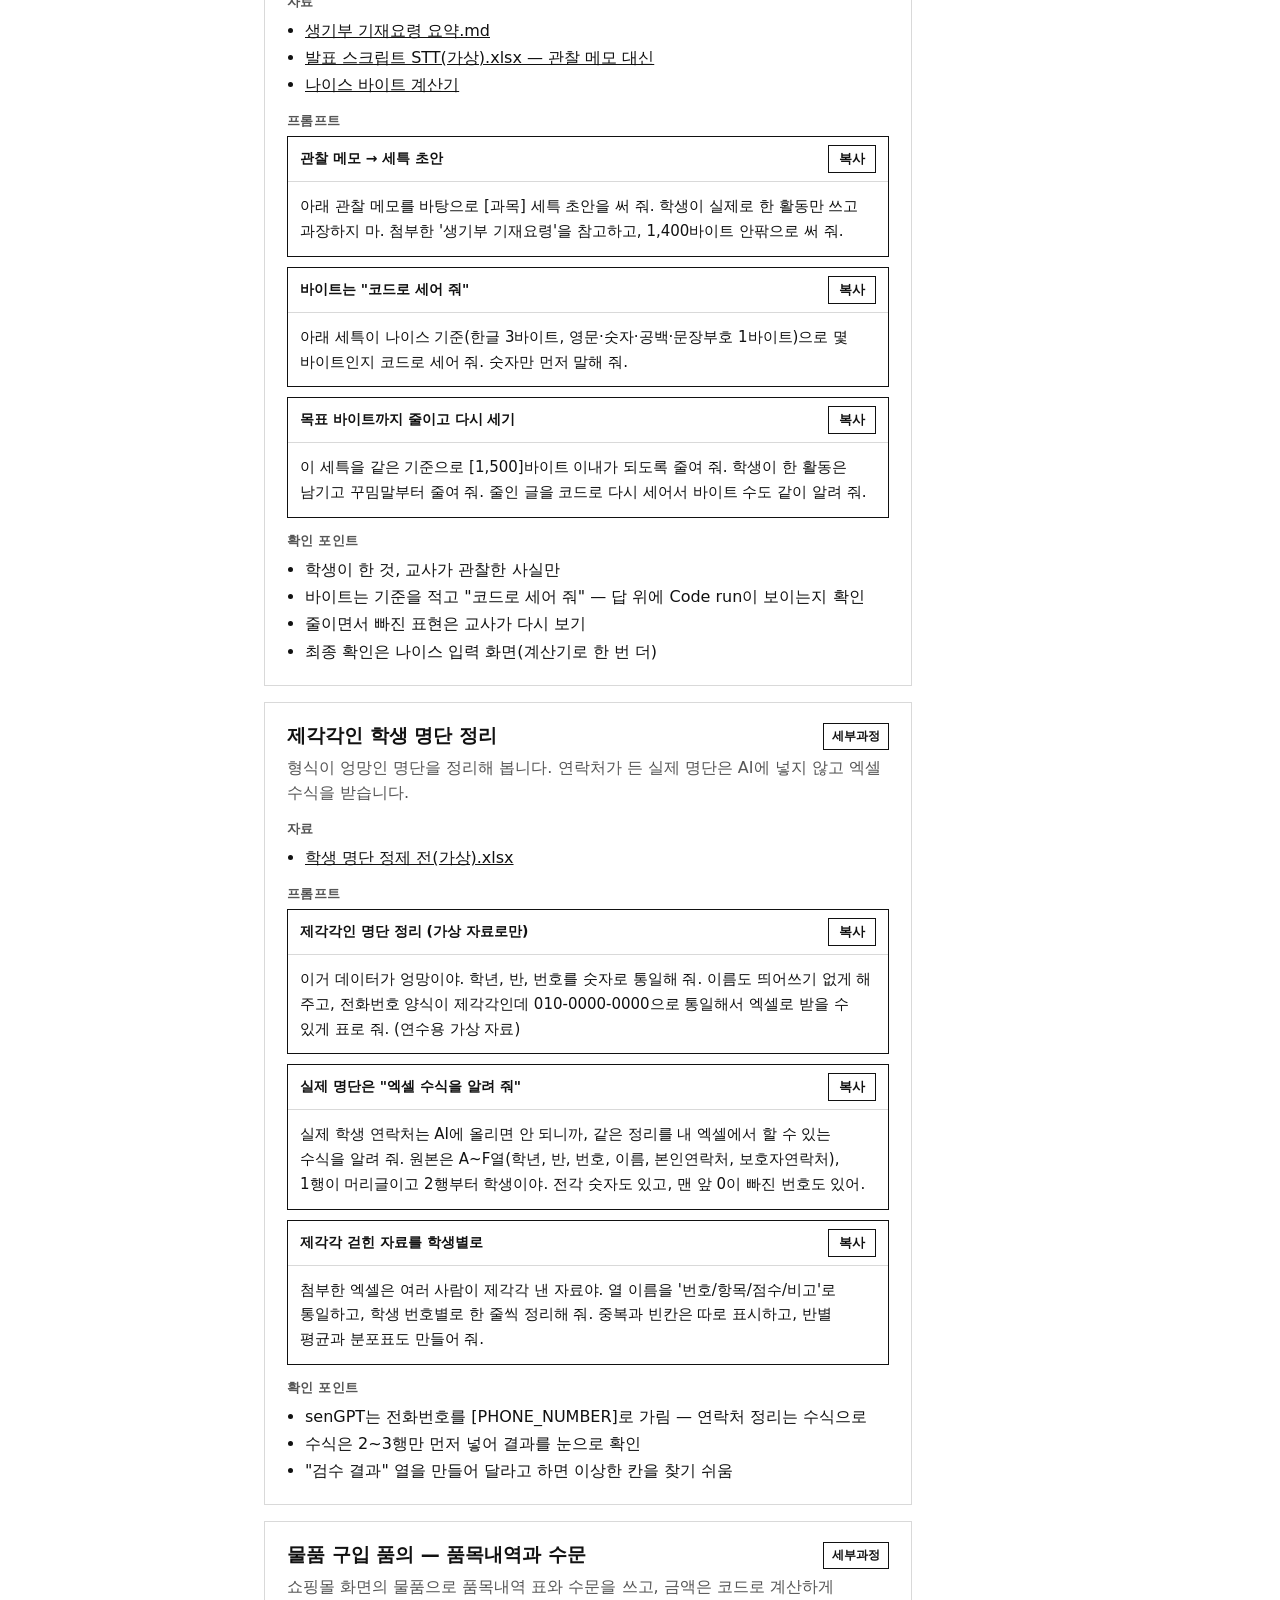
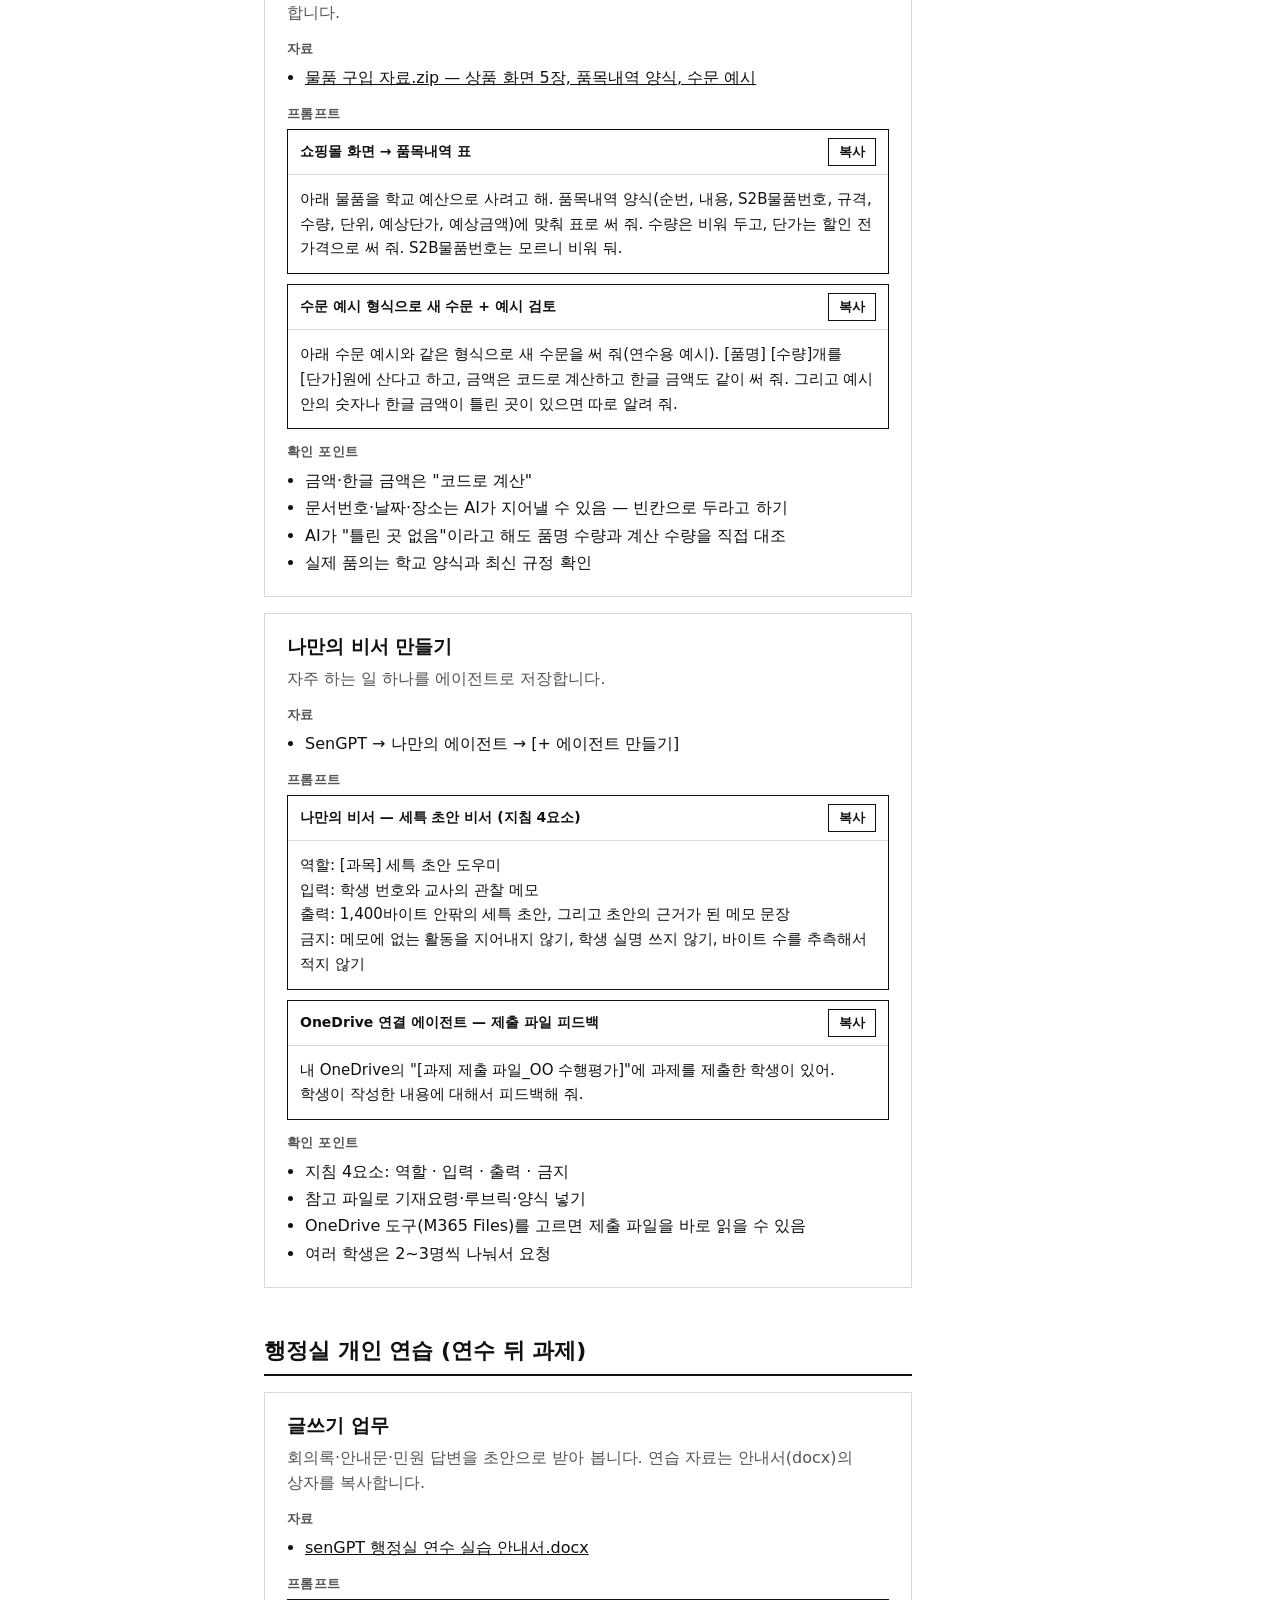
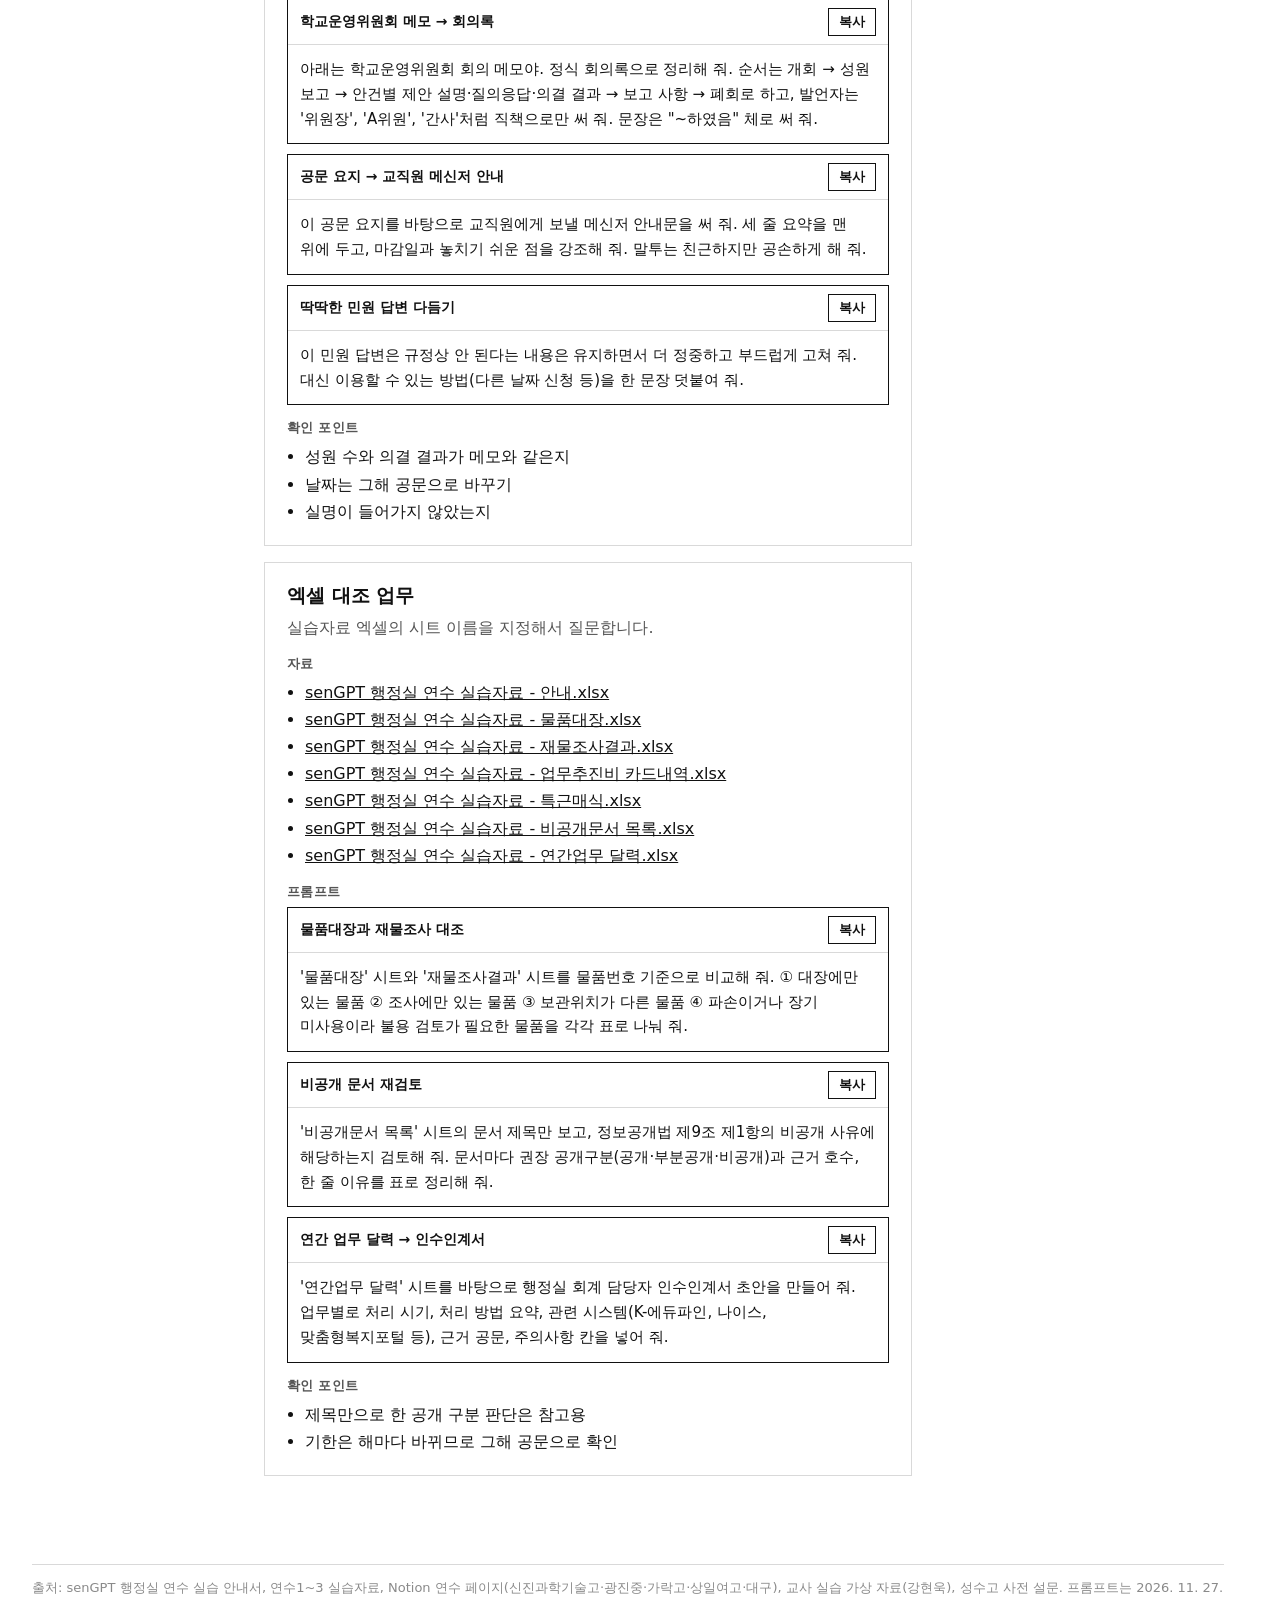
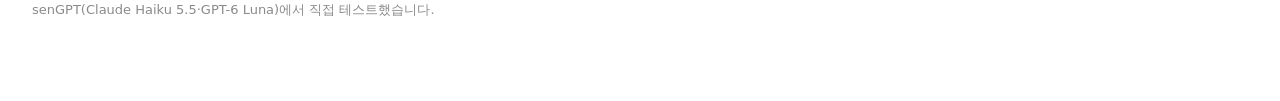
==== commit e06fbf98: "실습 페이지 출처에 교사 실습 자료 출처 추가 Co-Authored-By: Claude Opus 5.5 <noreply@anthropic.com> Claude-Session: ht" ====
--- a/practice.html
+++ b/practice.html
@@ -49,7 +49,7 @@
     </aside>
 
     <footer class="shell-foot page-foot">
-      출처: senGPT 행정실 연수 실습 안내서, 연수1~3 실습자료, Notion 연수 페이지(신진과학기술고·광진중), 성수고 사전 설문.
+      출처: senGPT 행정실 연수 실습 안내서, 연수1~3 실습자료, Notion 연수 페이지(신진과학기술고·광진중·가락고·상일여고·대구), 교사 실습 가상 자료(강현욱), 성수고 사전 설문.
       프롬프트는 2026. 11. 27. senGPT(Claude Haiku 5.5·GPT-6 Luna)에서 직접 테스트했습니다.
     </footer>
   </div>
